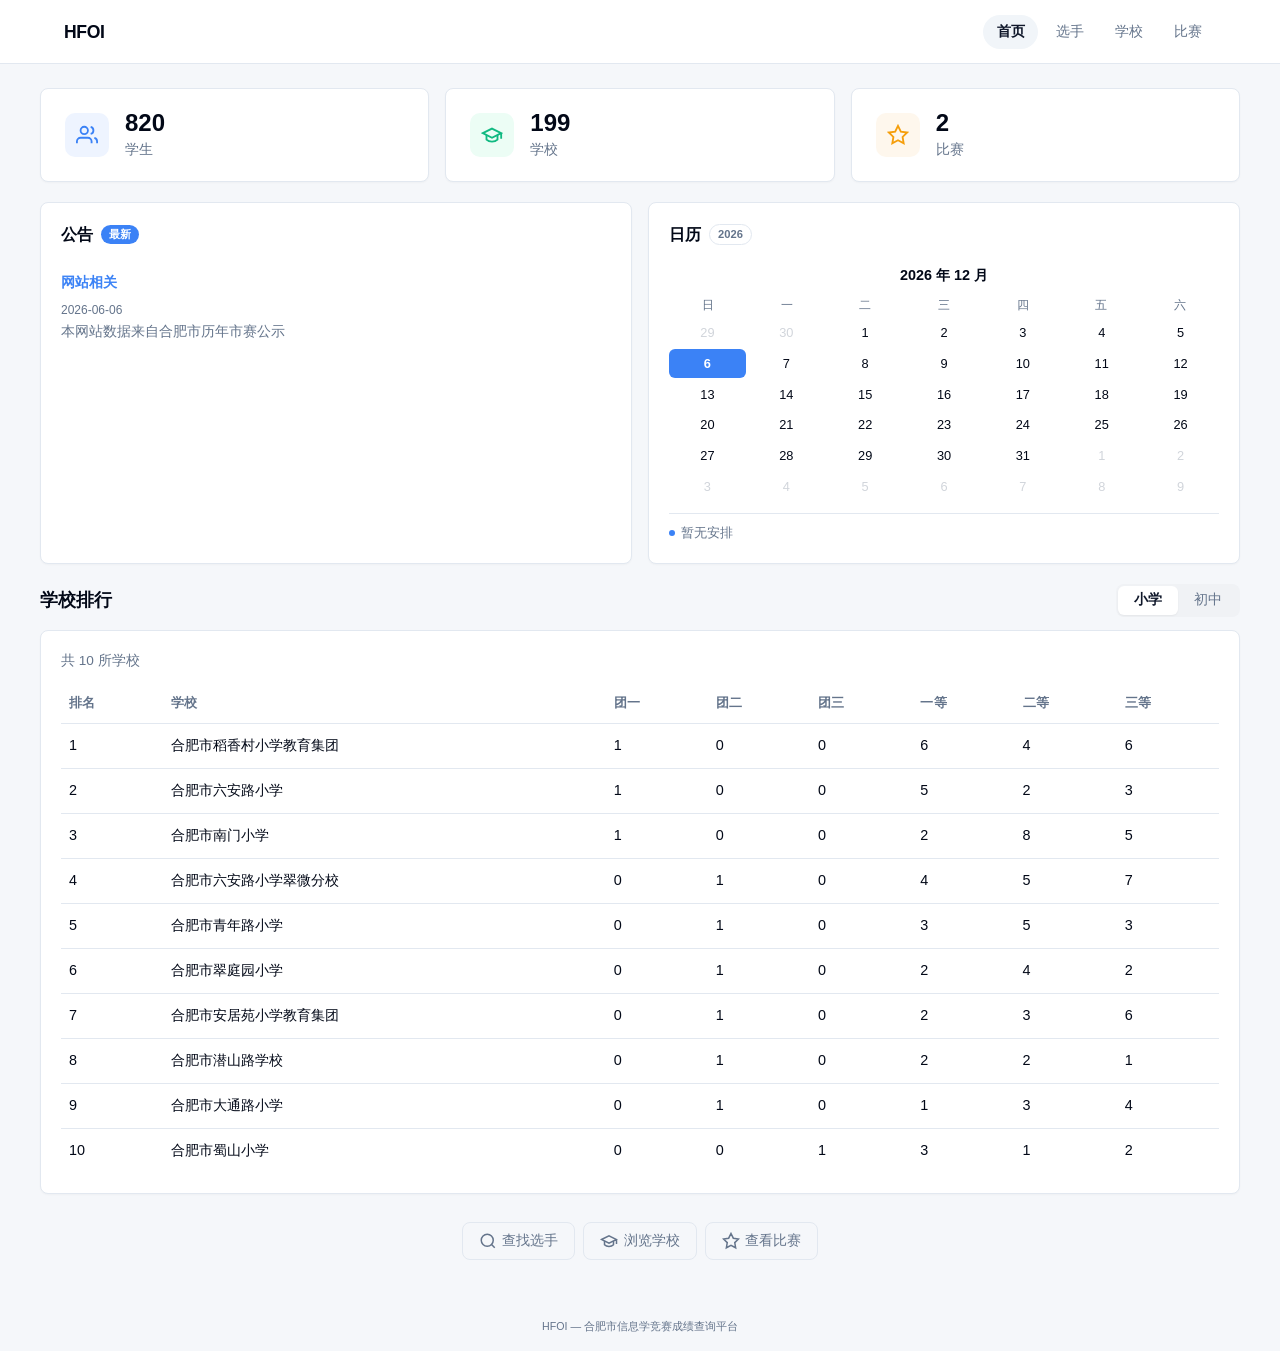
==== index.html @ c4772ca1 "Initial commit: HFOI competition results viewer" ====
﻿<!doctype html>
<html lang="zh-CN">
  <head>
    <meta charset="UTF-8" />
    <meta name="viewport" content="width=device-width, initial-scale=1.0" />
    <title>HFOI | 合肥市信息学竞赛成绩查询</title>
    <link rel="stylesheet" href="./styles.css" />
  </head>
  <body data-page="home">
    <header class="site-header">
      <div class="container nav-wrap">
        <a class="brand" href="./index.html">HFOI</a>
        <nav class="nav">
          <a data-nav="home" href="./index.html">首页</a>
          <a data-nav="players" href="./hfoi-players.html">选手</a>
          <a data-nav="schools" href="./hfoi-schools.html">学校</a>
          <a data-nav="contests" href="./hfoi-contests.html">比赛</a>
        </nav>
      </div>
    </header>
    <main class="container page">
      <section class="stats-grid" id="statsSection">
        <a class="stat-card" href="./hfoi-players.html">
          <div class="stat-icon stat-icon-blue"><svg width="22" height="22" viewBox="0 0 24 24" fill="none" stroke="currentColor" stroke-width="2"><path d="M17 21v-2a4 4 0 0 0-4-4H5a4 4 0 0 0-4 4v2"/><circle cx="9" cy="7" r="4"/><path d="M23 21v-2a4 4 0 0 0-3-3.87"/><path d="M16 3.13a4 4 0 0 1 0 7.75"/></svg></div>
          <div class="stat-info"><span class="stat-value" id="statStudents">-</span><span class="stat-label">学生</span></div>
        </a>
        <a class="stat-card" href="./hfoi-schools.html">
          <div class="stat-icon stat-icon-green"><svg width="22" height="22" viewBox="0 0 24 24" fill="none" stroke="currentColor" stroke-width="2"><path d="M22 10v6M2 10l10-5 10 5-10 5z"/><path d="M6 12v5c3 3 9 3 12 0v-5"/></svg></div>
          <div class="stat-info"><span class="stat-value" id="statSchools">-</span><span class="stat-label">学校</span></div>
        </a>
        <a class="stat-card" href="./hfoi-contests.html">
          <div class="stat-icon stat-icon-orange"><svg width="22" height="22" viewBox="0 0 24 24" fill="none" stroke="currentColor" stroke-width="2"><polygon points="12 2 15.09 8.26 22 9.27 17 14.14 18.18 21.02 12 17.77 5.82 21.02 7 14.14 2 9.27 8.91 8.26 12 2"/></svg></div>
          <div class="stat-info"><span class="stat-value" id="statContests">-</span><span class="stat-label">比赛</span></div>
        </a>
      </section>
      <section class="row-split">
        <div class="split-card">
          <div class="split-card-header"><h2>公告</h2><span class="badge">最新</span></div>
          <div class="notice-list" id="noticeList"><p class="notice-empty">暂无公告</p></div>
        </div>
        <div class="split-card">
          <div class="split-card-header"><h2>日历</h2><span class="badge badge-outline">2026</span></div>
          <div class="calendar-placeholder" id="calendarSection">
            <div class="calendar-month-header"><span class="calendar-month-label">2026 年 6 月</span></div>
            <div class="calendar-weekdays"><span>日</span><span>一</span><span>二</span><span>三</span><span>四</span><span>五</span><span>六</span></div>
            <div class="calendar-days" id="calendarDays"></div>
            <div class="calendar-events"><div class="calendar-event"><span class="event-dot"></span><span>暂无安排</span></div></div>
          </div>
        </div>
      </section>
      <section class="rank-section">
        <div class="rank-header"><h2>学校排行</h2><div class="tab-group" id="schoolTabGroup"><button class="tab-btn active" data-level="primary">小学</button><button class="tab-btn" data-level="middle">初中</button></div></div>
        <div class="panel">
          <div class="summary" id="homeSummary">加载中...</div>
          <div class="table-wrap">
            <table>
              <thead><tr><th>排名</th><th>学校</th><th>团一</th><th>团二</th><th>团三</th><th>一等</th><th>二等</th><th>三等</th></tr></thead>
              <tbody id="homeSchoolRankBody"></tbody>
            </table>
          </div>
        </div>
      </section>
      <section class="quick-links">
        <a class="quick-link" href="./hfoi-players.html"><svg width="18" height="18" viewBox="0 0 24 24" fill="none" stroke="currentColor" stroke-width="2"><circle cx="11" cy="11" r="8"/><path d="m21 21-4.3-4.3"/></svg>查找选手</a>
        <a class="quick-link" href="./hfoi-schools.html"><svg width="18" height="18" viewBox="0 0 24 24" fill="none" stroke="currentColor" stroke-width="2"><path d="M22 10v6M2 10l10-5 10 5-10 5z"/><path d="M6 12v5c3 3 9 3 12 0v-5"/></svg>浏览学校</a>
        <a class="quick-link" href="./hfoi-contests.html"><svg width="18" height="18" viewBox="0 0 24 24" fill="none" stroke="currentColor" stroke-width="2"><polygon points="12 2 15.09 8.26 22 9.27 17 14.14 18.18 21.02 12 17.77 5.82 21.02 7 14.14 2 9.27 8.91 8.26 12 2"/></svg>查看比赛</a>
      </section>
    </main>
    <footer class="container footer"><small>HFOI — 合肥市信息学竞赛成绩查询平台</small></footer>
    <script src="./site.js" defer></script>
  </body>
</html>
---- styles.css ----
﻿:root {
  --background: 0 0% 100%;
  --foreground: 222.2 84% 4.9%;
  --card: 0 0% 100%;
  --card-foreground: 222.2 84% 4.9%;
  --primary: 222.2 47.4% 11.2%;
  --primary-foreground: 210 40% 98%;
  --muted: 210 40% 96.1%;
  --muted-foreground: 215.4 16.3% 46.9%;
  --accent: 210 40% 96.1%;
  --accent-foreground: 222.2 47.4% 11.2%;
  --border: 214.3 31.8% 91.4%;
  --ring: 222.2 84% 4.9%;
  --link: 217 91% 60%;
  --radius: 0.5rem;
  --header-height: 64px;
}

* {
  box-sizing: border-box;
}

html {
  -webkit-text-size-adjust: 100%;
  font-feature-settings: normal;
  font-variation-settings: normal;
}

body {
  margin: 0;
  font-family: "Segoe UI", "PingFang SC", "Microsoft YaHei", "Noto Sans SC", sans-serif;
  color: hsl(var(--foreground));
  background-color: #f5f7fa;
  line-height: 1.5;
  -webkit-font-smoothing: antialiased;
}

a {
  color: inherit;
  text-decoration: none;
}

h1, h2, h3 { margin: 0; }
p { margin: 0; }

.container {
  width: 100%;
  max-width: 1200px;
  margin: 0 auto;
  padding: 0 1.5rem;
}

/* ===== Header ===== */
.site-header {
  position: sticky;
  top: 0;
  background: hsla(0, 0%, 100%, 0.92);
  backdrop-filter: blur(8px);
  -webkit-backdrop-filter: blur(8px);
  border-bottom: 1px solid hsl(var(--border));
  z-index: 100;
  height: var(--header-height);
}

.nav-wrap {
  height: var(--header-height);
  display: flex;
  align-items: center;
  justify-content: space-between;
  gap: 1rem;
}

.brand {
  font-size: 1.1rem;
  font-weight: 700;
  color: hsl(var(--foreground));
  letter-spacing: -0.02em;
}

.nav {
  display: flex;
  gap: 0.25rem;
}

.nav a {
  padding: 0.4rem 0.85rem;
  border-radius: 9999px;
  font-size: 0.9rem;
  font-weight: 500;
  color: hsl(var(--muted-foreground));
  transition: all 0.15s ease;
}

.nav a:hover {
  background: hsl(var(--accent));
  color: hsl(var(--accent-foreground));
}

.nav a.active {
  background: hsl(var(--accent));
  color: hsl(var(--primary));
  font-weight: 600;
}

/* ===== Page Layout ===== */
.page {
  padding: 1.5rem 0 2rem;
}

/* ===== Stats Cards Grid ===== */
.stats-grid {
  display: grid;
  grid-template-columns: repeat(3, 1fr);
  gap: 1rem;
  margin-bottom: 1.25rem;
}

.stat-card {
  display: flex;
  align-items: center;
  gap: 1rem;
  background: hsl(var(--card));
  border: 1px solid hsl(var(--border));
  border-radius: var(--radius);
  padding: 1.25rem 1.5rem;
  transition: all 0.15s ease;
  cursor: pointer;
  box-shadow: 0 1px 2px rgba(0,0,0,0.03);
}

.stat-card:hover {
  border-color: hsl(var(--link));
  box-shadow: 0 2px 8px rgba(0,102,255,0.08);
  transform: translateY(-1px);
}

.stat-icon {
  width: 44px;
  height: 44px;
  border-radius: 10px;
  display: flex;
  align-items: center;
  justify-content: center;
  flex-shrink: 0;
}

.stat-icon-blue {
  background: #eef4ff;
  color: #3b82f6;
}

.stat-icon-green {
  background: #ecfdf5;
  color: #10b981;
}

.stat-icon-orange {
  background: #fef7ed;
  color: #f59e0b;
}

.stat-info {
  display: flex;
  flex-direction: column;
  gap: 0.15rem;
}

.stat-value {
  font-size: 1.5rem;
  font-weight: 700;
  line-height: 1.2;
  color: hsl(var(--foreground));
}

.stat-label {
  font-size: 0.85rem;
  color: hsl(var(--muted-foreground));
}

/* ===== Row Split (Notice + Calendar) ===== */
.row-split {
  display: grid;
  grid-template-columns: 1fr 1fr;
  gap: 1rem;
  margin-bottom: 1.25rem;
}

.split-card {
  background: hsl(var(--card));
  border: 1px solid hsl(var(--border));
  border-radius: var(--radius);
  padding: 1.25rem;
  box-shadow: 0 1px 2px rgba(0,0,0,0.03);
}

.split-card-header {
  display: flex;
  align-items: center;
  gap: 0.5rem;
  margin-bottom: 1rem;
}

.split-card-header h2 {
  font-size: 1rem;
  font-weight: 600;
  color: hsl(var(--foreground));
}

.badge {
  display: inline-flex;
  align-items: center;
  font-size: 0.7rem;
  font-weight: 600;
  padding: 0.1rem 0.5rem;
  border-radius: 9999px;
  background: #3b82f6;
  color: #fff;
  line-height: 1.4;
}

.badge-outline {
  background: transparent;
  color: hsl(var(--muted-foreground));
  border: 1px solid hsl(var(--border));
}

/* -- Notice -- */
/* ===== Notice Items ===== */
.notice-list {
  min-height: 60px;
}

.notice-empty {
  color: hsl(var(--muted-foreground));
  font-size: 0.9rem;
  text-align: center;
  padding: 1rem 0;
}

.notice-item {
  padding: 0.6rem 0;
  border-bottom: 1px solid hsl(var(--border));
}

.notice-item:last-child {
  border-bottom: none;
}

.notice-title {
  font-size: 0.9rem;
  font-weight: 600;
  color: hsl(var(--foreground));
  margin-bottom: 0.2rem;
}

.notice-date {
  font-size: 0.75rem;
  color: hsl(var(--muted-foreground));
  display: inline-block;
  margin-bottom: 0.2rem;
}

.notice-content {
  font-size: 0.85rem;
  color: hsl(var(--muted-foreground));
  line-height: 1.5;
}

/* -- Calendar -- */
.calendar-month-header {
  text-align: center;
  margin-bottom: 0.6rem;
}

.calendar-month-label {
  font-size: 0.9rem;
  font-weight: 600;
  color: hsl(var(--foreground));
}

.calendar-weekdays {
  display: grid;
  grid-template-columns: repeat(7, 1fr);
  text-align: center;
  font-size: 0.75rem;
  font-weight: 500;
  color: hsl(var(--muted-foreground));
  margin-bottom: 0.25rem;
}

.calendar-days {
  display: grid;
  grid-template-columns: repeat(7, 1fr);
  text-align: center;
  gap: 2px;
  margin-bottom: 0.75rem;
}

.calendar-day {
  padding: 0.3rem 0;
  font-size: 0.8rem;
  border-radius: 6px;
  color: hsl(var(--foreground));
  transition: background 0.1s;
}

.calendar-day.today {
  background: #3b82f6;
  color: #fff;
  font-weight: 600;
}

.calendar-day.other-month {
  color: #d1d5db;
}

.calendar-events {
  border-top: 1px solid hsl(var(--border));
  padding-top: 0.6rem;
}

.calendar-event {
  display: flex;
  align-items: center;
  gap: 0.4rem;
  font-size: 0.8rem;
  color: hsl(var(--muted-foreground));
}

.event-dot {
  width: 6px;
  height: 6px;
  border-radius: 50%;
  background: #3b82f6;
  flex-shrink: 0;
}

/* ===== Rank Section ===== */
.rank-section {
  margin-bottom: 1.25rem;
}

.rank-header {
  display: flex;
  align-items: center;
  justify-content: space-between;
  margin-bottom: 0.85rem;
}

.rank-header h2 {
  font-size: 1.1rem;
  font-weight: 600;
}

/* ===== Tab Group ===== */
.tab-group {
  display: inline-flex;
  background: #f0f2f5;
  border-radius: 8px;
  padding: 2px;
}

.tab-btn {
  border: none;
  background: transparent;
  font-size: 0.85rem;
  font-weight: 500;
  padding: 0.35rem 1rem;
  border-radius: 6px;
  color: hsl(var(--muted-foreground));
  cursor: pointer;
  transition: all 0.15s ease;
}

.tab-btn.active {
  background: hsl(var(--card));
  color: hsl(var(--primary));
  font-weight: 600;
  box-shadow: 0 1px 2px rgba(0,0,0,0.05);
}

.tab-btn:hover:not(.active) {
  color: hsl(var(--foreground));
}

/* ===== Panel (shared with other pages) ===== */
.panel {
  background: hsl(var(--card));
  border: 1px solid hsl(var(--border));
  border-radius: var(--radius);
  padding: 1.25rem;
  margin-bottom: 1rem;
  box-shadow: 0 1px 2px rgba(0,0,0,0.03);
}

.panel h1 {
  font-size: 1.2rem;
  font-weight: 700;
  margin-bottom: 0.25rem;
}

.sub {
  color: hsl(var(--muted-foreground));
  font-size: 0.9rem;
}

/* ===== Summary ===== */
.summary {
  color: hsl(var(--muted-foreground));
  font-size: 0.85rem;
  margin-bottom: 0.6rem;
}

/* ===== Table ===== */
.table-wrap {
  overflow-x: auto;
}

table {
  width: 100%;
  border-collapse: collapse;
  font-size: 0.9rem;
}

th, td {
  text-align: left;
  border-bottom: 1px solid hsl(var(--border));
  padding: 0.7rem 0.5rem;
}

th {
  font-weight: 600;
  color: hsl(var(--muted-foreground));
  font-size: 0.8rem;
  text-transform: uppercase;
  letter-spacing: 0.02em;
  background: transparent;
}

tr:last-child td {
  border-bottom: none;
}

tr:hover td {
  background: hsl(var(--muted));
}

.empty {
  text-align: center;
  color: hsl(var(--muted-foreground));
  padding: 1.5rem 0.5rem;
}

.table-link {
  color: hsl(var(--link));
}

.table-link:hover {
  text-decoration: underline;
}

/* ===== Quick Links ===== */
.quick-links {
  display: flex;
  gap: 0.5rem;
  justify-content: center;
  flex-wrap: wrap;
  padding: 0.5rem 0;
}

.quick-link {
  display: inline-flex;
  align-items: center;
  gap: 0.35rem;
  padding: 0.5rem 1rem;
  font-size: 0.85rem;
  font-weight: 500;
  color: hsl(var(--muted-foreground));
  border: 1px solid hsl(var(--border));
  border-radius: var(--radius);
  transition: all 0.15s ease;
}

.quick-link:hover {
  color: hsl(var(--link));
  border-color: hsl(var(--link));
  background: #eef4ff;
}

/* ===== Footer ===== */
.footer {
  padding: 1rem 1.5rem;
  text-align: center;
  color: hsl(var(--muted-foreground));
  font-size: 0.8rem;
}

/* ===== Controls (shared with other pages) ===== */
.controls-home, .controls-basic {
  display: flex;
  gap: 0.7rem;
  align-items: end;
}

.field {
  display: flex;
  flex-direction: column;
  gap: 0.35rem;
}

.field.grow {
  flex: 1;
}

label {
  font-size: 0.85rem;
  font-weight: 500;
  color: hsl(var(--muted-foreground));
}

input[type="search"],
input[type="text"] {
  height: 2.5rem;
  border: 1px solid hsl(var(--border));
  border-radius: var(--radius);
  padding: 0 0.85rem;
  font-size: 0.9rem;
  background: hsl(var(--card));
  color: hsl(var(--foreground));
  transition: border-color 0.15s ease, box-shadow 0.15s ease;
}

input:focus {
  outline: none;
  border-color: #3b82f6;
  box-shadow: 0 0 0 3px rgba(59, 130, 246, 0.1);
}

input::placeholder {
  color: hsl(var(--muted-foreground));
  opacity: 0.6;
}

/* ===== Responsive ===== */
@media (max-width: 768px) {
  .container {
    padding: 0 1rem;
  }

  .stats-grid {
    grid-template-columns: 1fr;
    gap: 0.75rem;
  }

  .row-split {
    grid-template-columns: 1fr;
  }

  .rank-header {
    flex-direction: column;
    align-items: flex-start;
    gap: 0.5rem;
  }

  .nav-wrap {
    flex-direction: column;
    align-items: flex-start;
    height: auto;
    padding: 0.6rem 0;
  }

  .nav a {
    padding: 0.35rem 0.6rem;
    font-size: 0.85rem;
  }

  .quick-links {
    flex-direction: column;
    align-items: stretch;
  }

  .quick-link {
    justify-content: center;
  }

  .controls-home, .controls-basic {
    flex-direction: column;
    align-items: stretch;
  }

  .stat-card {
    padding: 1rem;
  }
}
.notice-link {
  color: hsl(var(--link));
  text-decoration: none;
}

.notice-link:hover {
  text-decoration: underline;
}

/* ===== Pagination ===== */
.pagination {
  display: flex;
  align-items: center;
  justify-content: center;
  gap: 0.3rem;
  padding: 1rem 0 0.3rem;
  flex-wrap: wrap;
}

.page-btn {
  display: inline-flex;
  align-items: center;
  justify-content: center;
  min-width: 2rem;
  height: 2rem;
  padding: 0 0.5rem;
  font-size: 0.82rem;
  font-weight: 500;
  border: 1px solid hsl(var(--border));
  border-radius: var(--radius);
  background: hsl(var(--card));
  color: hsl(var(--foreground));
  cursor: pointer;
  transition: all 0.12s ease;
}

.page-btn:hover {
  border-color: #3b82f6;
  color: #3b82f6;
}

.page-btn.active {
  background: #3b82f6;
  color: #fff;
  border-color: #3b82f6;
}
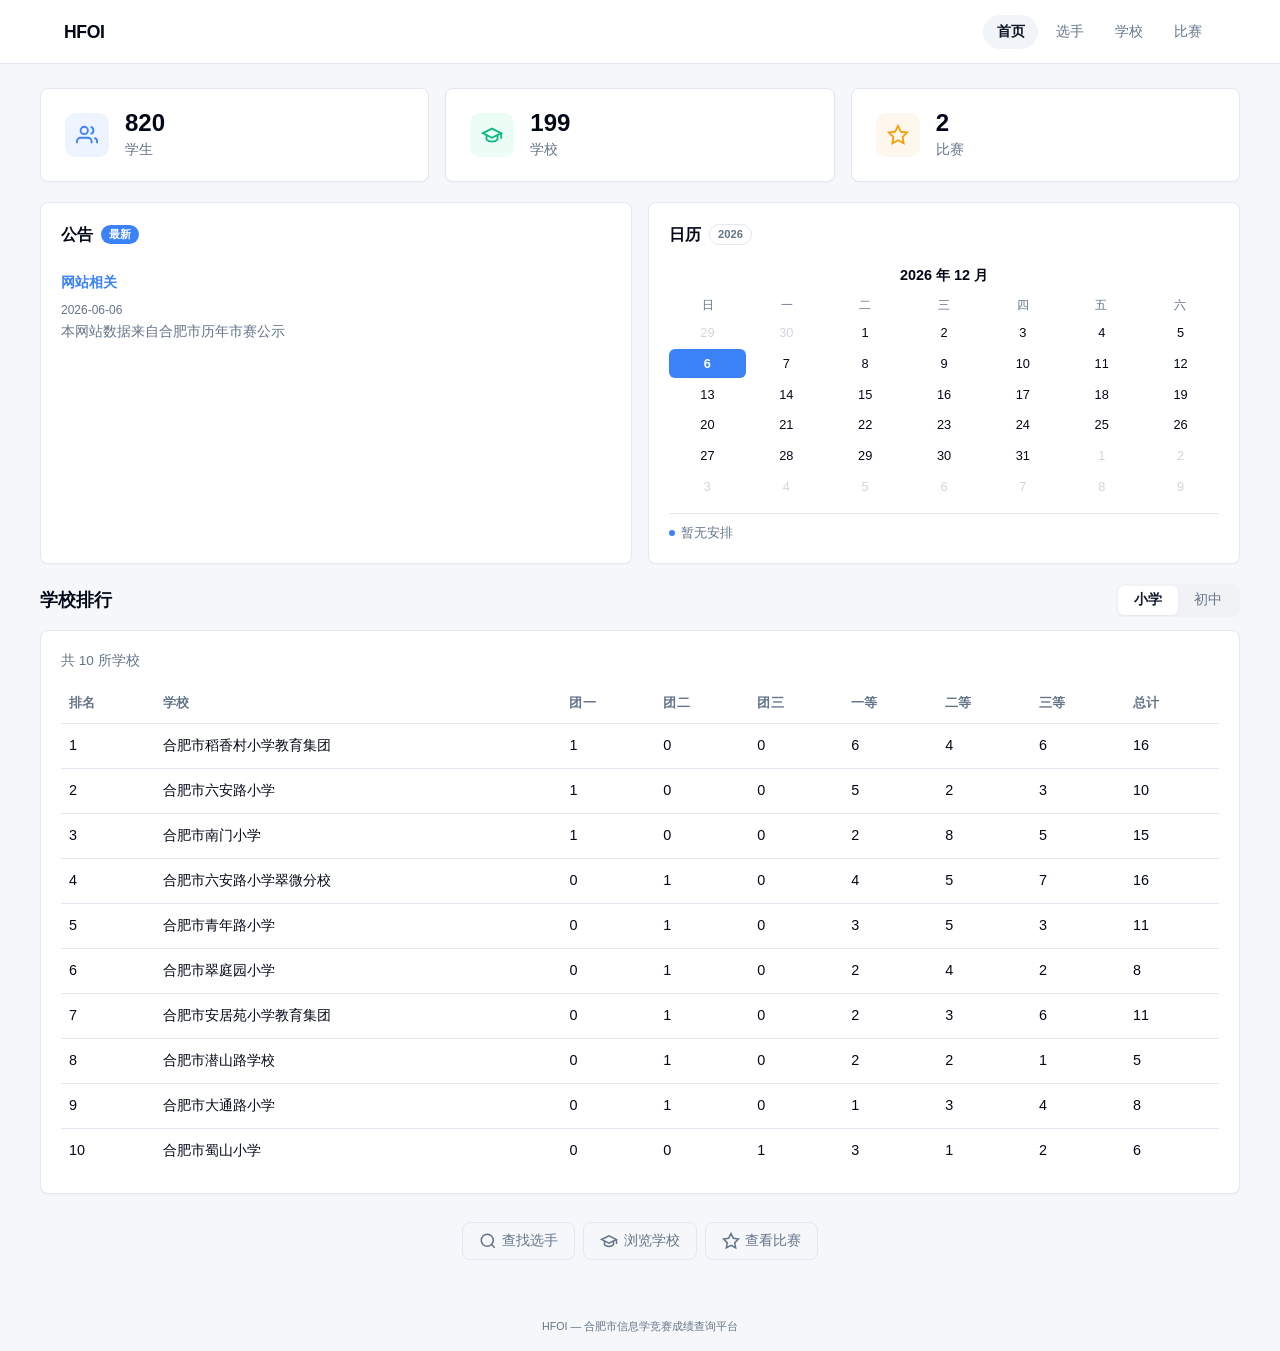
==== commit 3d397356: "feat: school team awards from PDF, contest detail tabs, search improvements" ====
--- a/index.html
+++ b/index.html
@@ -54,7 +54,7 @@
           <div class="summary" id="homeSummary">加载中...</div>
           <div class="table-wrap">
             <table>
-              <thead><tr><th>排名</th><th>学校</th><th>团一</th><th>团二</th><th>团三</th><th>一等</th><th>二等</th><th>三等</th></tr></thead>
+              <thead><tr><th>排名</th><th>学校</th><th>团一</th><th>团二</th><th>团三</th><th>一等</th><th>二等</th><th>三等</th><th>总计</th></tr></thead>
               <tbody id="homeSchoolRankBody"></tbody>
             </table>
           </div>
@@ -67,6 +67,6 @@
       </section>
     </main>
     <footer class="container footer"><small>HFOI — 合肥市信息学竞赛成绩查询平台</small></footer>
-    <script src="./site.js" defer></script>
+    <script src="./site.js?v=20260214b" defer></script>
   </body>
 </html>
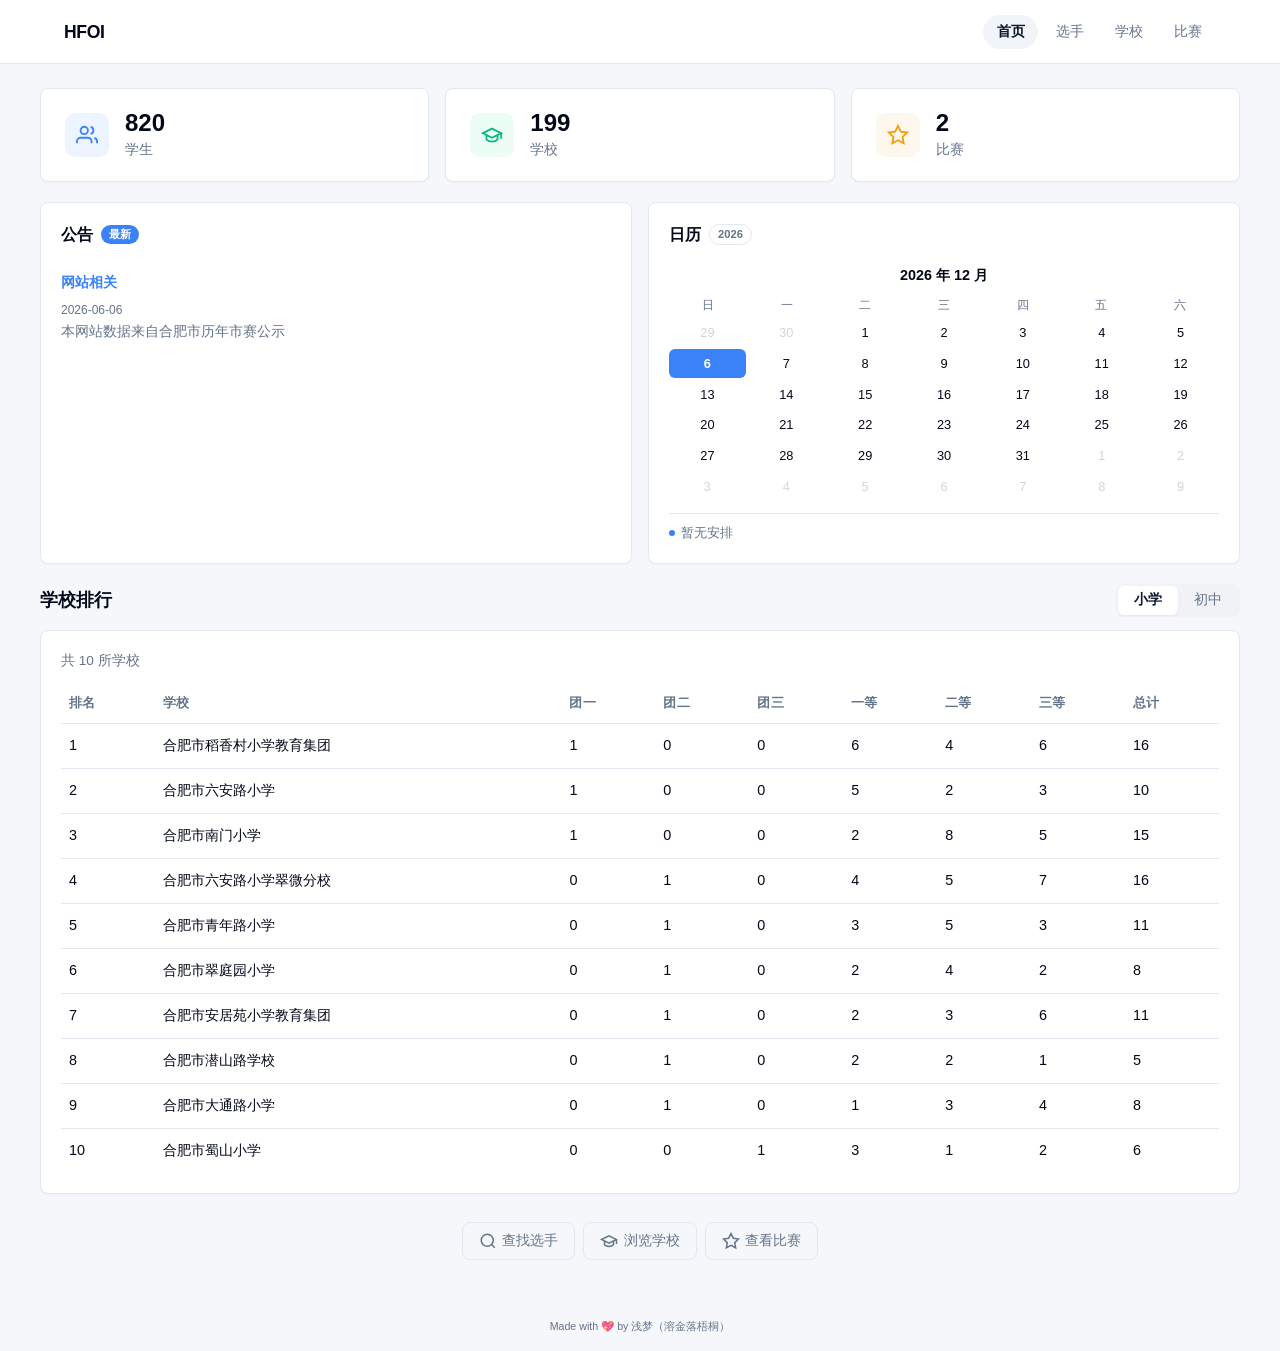
==== commit 8678df3b: "fix: heart emoji in footer, add schools pagination (30/page)" ====
--- a/index.html
+++ b/index.html
@@ -3,7 +3,7 @@
   <head>
     <meta charset="UTF-8" />
     <meta name="viewport" content="width=device-width, initial-scale=1.0" />
-    <title>HFOI | 合肥市信息学竞赛成绩查询</title>
+    <title>HFOIERDB | 合肥市信息学竞赛成绩查询</title>
     <link rel="stylesheet" href="./styles.css" />
   </head>
   <body data-page="home">
@@ -66,7 +66,7 @@
         <a class="quick-link" href="./hfoi-contests.html"><svg width="18" height="18" viewBox="0 0 24 24" fill="none" stroke="currentColor" stroke-width="2"><polygon points="12 2 15.09 8.26 22 9.27 17 14.14 18.18 21.02 12 17.77 5.82 21.02 7 14.14 2 9.27 8.91 8.26 12 2"/></svg>查看比赛</a>
       </section>
     </main>
-    <footer class="container footer"><small>HFOI — 合肥市信息学竞赛成绩查询平台</small></footer>
+    <footer class="container footer"><small>Made with 💖 by 浅梦（溶金落梧桐）</small></footer>
     <script src="./site.js?v=20260214b" defer></script>
   </body>
 </html>
